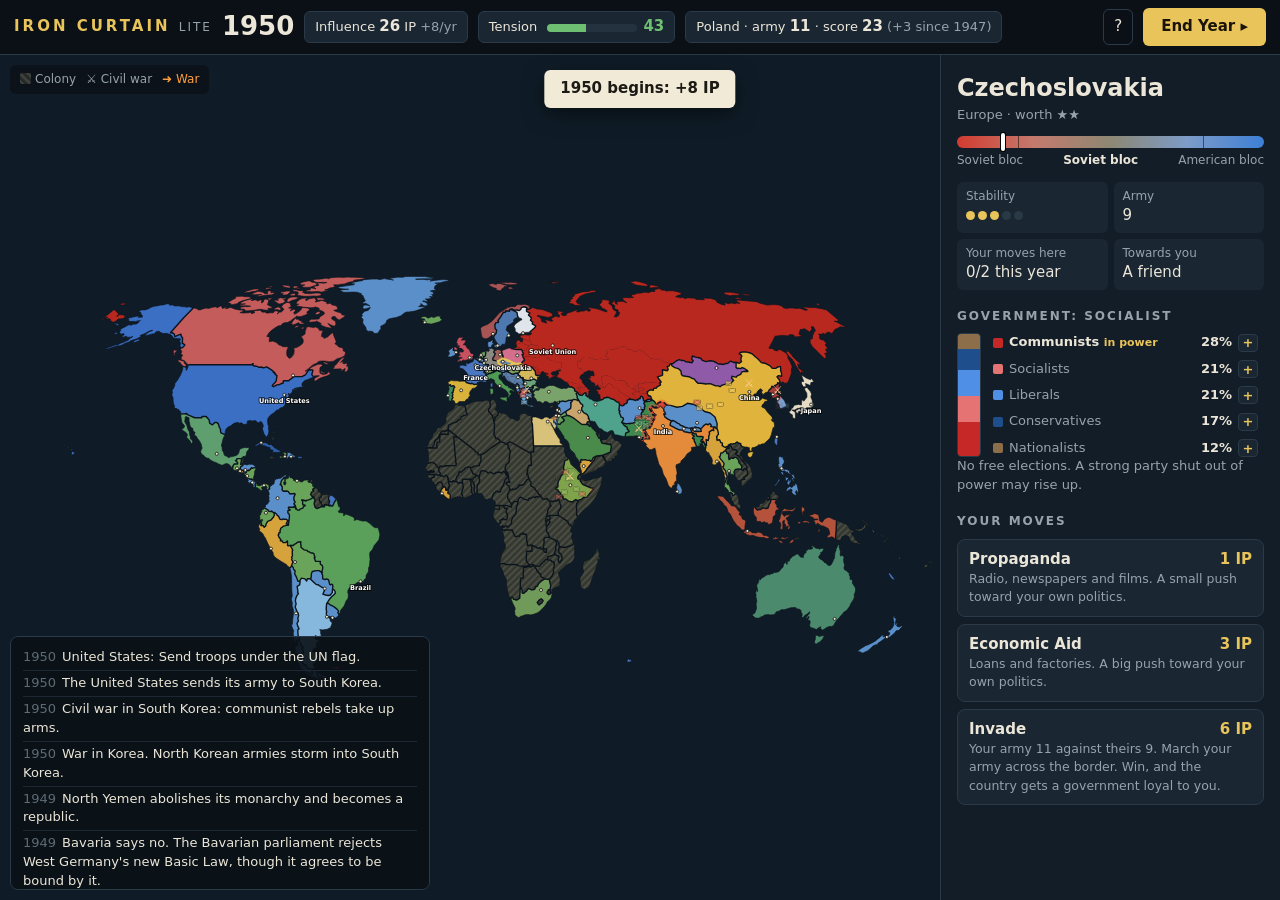
==== tools/clicktest.html @ 82baaff8 "Your nation resists outside pressure; click test of the real screen - Superpower propaganda and aid " ====
<!doctype html>
<!-- tools/clicktest.html: the real game screen (a copy of index.html) plus clicktest.js, which plays it and prints a report -->
<html lang="en">
<head>
<meta charset="utf-8">
<meta name="viewport" content="width=device-width, initial-scale=1">
<title>Iron Curtain Lite</title>
<link rel="stylesheet" href="../style.css">
</head>
<body>
<header>
  <div class="brand">IRON CURTAIN <span>LITE</span></div>
  <div class="year" id="year">1947</div>
  <div class="chip" id="ip" title="Influence Points: spend them on countries. You get more each year."></div>
  <div class="chip" id="tension" title="World tension. If it reaches 100, nuclear war ends the game for everyone."></div>
  <div class="chip score" id="score" title="Score: the value of every country in your bloc, plus bonuses from events."></div>
  <div class="grow"></div>
  <button id="detente" class="ghost" title="A summit with your rival: tension −15. Once a year.">☮ Détente</button>
  <button id="finish" class="ghost" title="End the game and see how you did" hidden>End game</button>
  <button id="help" class="ghost" title="How to play">?</button>
  <button id="end" class="primary" title="End the year (Enter)">End Year ▸</button>
</header>
<main>
  <section id="mapbox">
    <svg id="map" viewBox="0 0 1000 520" preserveAspectRatio="xMidYMid meet"></svg>
    <div id="tip" hidden></div>
    <div id="legend">
      <span><i class="hatch"></i>Colony</span>
      <span>⚔ Civil war</span>
      <span style="color:#ffa040">➜ War</span>
    </div>
    <ol id="news"></ol>
  </section>
  <aside id="panel"></aside>
</main>
<div id="modal" hidden><div class="card" id="card"></div></div>
<div id="toast" hidden></div>

<script>window.ERRS = []; window.onerror = (m, u, l) => { ERRS.push(m + " @" + l); }; window.NO_WAIT = true;</script>
<script src="../lib/d3.min.js"></script>
<script src="../lib/topojson-client.min.js"></script>
<script src="../lib/world.js"></script>
<script src="../data.js"></script>
<script src="../neighbours.js"></script>
<script src="../game.js"></script>
<script src="../ui.js"></script>
<script src="clicktest.js"></script>
</body>
</html>
---- style.css ----
:root {
  --bg: #0b1219; --sea: #0f1c27; --panel: #131d27; --panel2: #1a2632; --line: #2a3a49;
  --ink: #ebe6d8; --dim: #97a3ab; --gold: #e8c45a;
  --us: #3d7fd6; --us-lean: #7d9cc8; --neutral: #8d8873; --su-lean: #c47a6d; --su: #d23b30;
  --good: #6fbf73; --bad: #e0675b;
}
* { box-sizing: border-box; }
html, body { margin: 0; height: 100%; background: var(--bg); color: var(--ink); font: 15px/1.45 system-ui, -apple-system, 'Segoe UI', sans-serif; }
body { display: flex; flex-direction: column; overflow: hidden; }
button { font: inherit; color: inherit; cursor: pointer; }

header { display: flex; align-items: center; gap: 10px; padding: 8px 14px; background: #0a1016; border-bottom: 1px solid var(--line); flex-wrap: wrap; }
.brand { font-weight: 800; letter-spacing: 3px; color: var(--gold); }
.brand span { font-weight: 400; color: var(--dim); font-size: 12px; letter-spacing: 2px; }
.year { font-size: 26px; font-weight: 700; min-width: 64px; text-align: center; }
.chip { background: var(--panel2); border: 1px solid var(--line); border-radius: 6px; padding: 4px 10px; font-size: 13px; white-space: nowrap; }
.chip b { font-size: 15px; }
.bar { display: inline-block; width: 90px; height: 8px; border-radius: 4px; background: #24323f; vertical-align: middle; margin: 0 6px; overflow: hidden; }
.bar i { display: block; height: 100%; }
.score .vs { display: inline-flex; width: 110px; height: 8px; border-radius: 4px; overflow: hidden; vertical-align: middle; margin: 0 6px; }
.grow { flex: 1; }
.primary { background: var(--gold); color: #1a1406; border: 0; border-radius: 6px; padding: 8px 18px; font-weight: 700; }
.primary:disabled { opacity: .4; cursor: default; }
.ghost { background: transparent; border: 1px solid var(--line); border-radius: 6px; padding: 6px 10px; }
.ghost:hover:not(:disabled) { border-color: var(--dim); }
.ghost:disabled { opacity: .4; cursor: default; }

main { flex: 1; display: flex; min-height: 0; }
#mapbox { flex: 1; position: relative; background: var(--sea); min-width: 0; }
#map { width: 100%; height: 100%; display: block; cursor: grab; }
.land { stroke: none; transition: fill .6s; }
.land.click { cursor: pointer; }
.border { fill: none; stroke: #0b141c; stroke-width: 1.4; stroke-linejoin: round; vector-effect: non-scaling-stroke; pointer-events: none; }
.coast { fill: none; stroke: #0b141c; stroke-width: .6; vector-effect: non-scaling-stroke; pointer-events: none; }
.selected { fill: none; stroke: var(--gold); stroke-width: 2.2; vector-effect: non-scaling-stroke; pointer-events: none; }
.hover { fill: none; stroke: #fff; stroke-width: 1.2; vector-effect: non-scaling-stroke; pointer-events: none; }
.capital { fill: #f3ead2; stroke: #111; stroke-width: .8; vector-effect: non-scaling-stroke; pointer-events: none; }
.town { fill: #d9cfb6; stroke: #111; stroke-width: .6; vector-effect: non-scaling-stroke; pointer-events: none; }
.city { font: 500 5.5px system-ui, sans-serif; fill: #e9e2cf; paint-order: stroke; stroke: rgba(0,0,0,.75); pointer-events: none; }
.city.cap { font-weight: 700; fill: #fff; }
.war { font-size: 12px; text-anchor: middle; dominant-baseline: central; fill: #ffcf8a; pointer-events: none; }
.label { font: 600 7px system-ui, sans-serif; fill: #fff; text-anchor: middle; paint-order: stroke; stroke: rgba(0,0,0,.7); pointer-events: none; }

#tip { position: absolute; pointer-events: none; background: rgba(10,16,22,.95); border: 1px solid var(--line); border-radius: 6px; padding: 6px 9px; font-size: 13px; }
#legend { position: absolute; top: 10px; left: 10px; display: flex; flex-wrap: wrap; gap: 10px; background: rgba(10,16,22,.8); padding: 6px 10px; border-radius: 6px; font-size: 12px; color: var(--dim); max-width: calc(100% - 20px); }
#legend i { display: inline-block; width: 11px; height: 11px; border-radius: 2px; margin-right: 4px; vertical-align: -1px; }
.hatch { background: repeating-linear-gradient(45deg, #3c3f3a 0 3px, #26292a 3px 6px); }
#news { position: absolute; left: 10px; bottom: 10px; width: min(420px, 60%); max-height: 30%; overflow-y: auto; margin: 0; padding: 8px 12px; list-style: none; background: rgba(10,16,22,.9); border: 1px solid var(--line); border-radius: 8px; font-size: 13px; }
#news li { padding: 3px 0; color: var(--dim); border-bottom: 1px solid #1c2834; }
#news li.now { color: var(--ink); }
#news li span { color: #5d6b75; margin-right: 6px; }

#panel { width: 340px; background: var(--panel); border-left: 1px solid var(--line); padding: 16px; overflow-y: auto; }
#panel h2 { margin: 0; font-size: 24px; }
#panel h3 { margin: 18px 0 8px; font-size: 12px; letter-spacing: 2px; text-transform: uppercase; color: var(--dim); }
.sub { color: var(--dim); font-size: 13px; }
.align { position: relative; height: 12px; border-radius: 6px; margin: 12px 0 4px; background: linear-gradient(90deg, var(--su), var(--su-lean) 25%, var(--neutral) 50%, var(--us-lean) 75%, var(--us)); }
.align i { position: absolute; top: -3px; width: 4px; height: 18px; background: #fff; border-radius: 2px; box-shadow: 0 0 0 1px #000; transform: translateX(-2px); }
.align b { position: absolute; top: 0; bottom: 0; width: 1px; background: rgba(0,0,0,.5); }
.ends { display: flex; justify-content: space-between; font-size: 12px; color: var(--dim); }
.facts { display: grid; grid-template-columns: 1fr 1fr; gap: 6px; margin-top: 12px; }
.fact { background: var(--panel2); border-radius: 6px; padding: 6px 9px; }
.fact small { display: block; color: var(--dim); font-size: 12px; }
.pips i { display: inline-block; width: 9px; height: 9px; border-radius: 50%; background: #2a3946; margin-right: 3px; }
.pips i.on { background: var(--gold); }
.act { display: grid; grid-template-columns: 1fr auto; width: 100%; text-align: left; background: var(--panel2); border: 1px solid var(--line); border-radius: 8px; padding: 9px 11px; margin-bottom: 7px; }
.act:hover:not(:disabled) { border-color: var(--gold); }
.act:disabled { opacity: .45; cursor: default; }
.act b { font-size: 15px; } .act em { font-style: normal; color: var(--gold); font-weight: 700; }
.act small { grid-column: 1 / -1; color: var(--dim); font-size: 12.5px; }
.warbox { margin-top: 12px; padding: 9px 11px; border-radius: 8px; border: 1px solid #5a3a22; background: #21180f; }
.warbar { display: flex; height: 10px; border-radius: 5px; overflow: hidden; margin: 6px 0 3px; }
.wsides { display: flex; justify-content: space-between; gap: 10px; margin-top: 8px; font-size: 12px; }
.wsides span { display: flex; flex-direction: column; min-width: 0; }
.wsides span:last-child { text-align: right; }
.wsides small { color: var(--dim); font-size: 11px; }
.wstate { text-align: center; font-size: 12px; color: var(--gold); }
.empty { color: var(--dim); }
.empty li { margin-bottom: 8px; }

#modal { position: fixed; inset: 0; background: rgba(3,6,10,.75); display: flex; align-items: center; justify-content: center; padding: 16px; z-index: 10; }
#modal[hidden] { display: none; }
.card { background: #f1ead6; color: #1c1a15; width: min(560px, 100%); max-height: 92vh; overflow-y: auto; border-radius: 6px; padding: 26px 28px; box-shadow: 0 20px 60px rgba(0,0,0,.6); }
.card .kicker { font-size: 12px; letter-spacing: 2px; text-transform: uppercase; color: #8b2a20; font-weight: 700; }
.card h1 { margin: 6px 0 10px; font-size: 30px; line-height: 1.1; }
.card p { line-height: 1.55; }
.card .choice { display: block; width: 100%; text-align: left; margin-top: 8px; background: #fffaf0; border: 1px solid #b9ae92; border-radius: 6px; padding: 11px 13px; }
.card .choice:hover { border-color: #1c1a15; background: #fff; }
.card .choice b { display: block; font-size: 16px; }
.card .choice span { font-size: 13px; color: #5c5544; }
.card .sides { display: flex; gap: 10px; flex-wrap: wrap; }
.card .sides .choice { flex: 1; min-width: 200px; }
.card ul { padding-left: 20px; } .card li { margin-bottom: 6px; }
.card .go { width: 100%; margin-top: 14px; background: #1c1a15; color: #f1ead6; border: 0; border-radius: 6px; padding: 12px; font-weight: 700; letter-spacing: 1px; }

#toast { position: fixed; top: 70px; left: 50%; transform: translateX(-50%); background: #f1ead6; color: #1c1a15; padding: 8px 16px; border-radius: 6px; font-weight: 600; box-shadow: 0 6px 20px rgba(0,0,0,.5); z-index: 20; }

@media (max-width: 820px) {
  main { flex-direction: column; }
  #panel { width: 100%; height: 45%; border-left: 0; border-top: 1px solid var(--line); }
  #news { display: none; }
}

.warline { fill: none; stroke: #ffa040; stroke-width: 1.6; opacity: .6; stroke-dasharray: 6 4; vector-effect: non-scaling-stroke; pointer-events: none; animation: march 2.5s linear infinite; }
@keyframes march { to { stroke-dashoffset: -10; } }
.zone, .zonegone { pointer-events: none; }
.zonefill { opacity: 1; }
.zonehatch { fill: url(#occupied); opacity: .22; }
.zonecover { fill: none; stroke-width: 3; vector-effect: non-scaling-stroke; pointer-events: none; }
.zoneline { fill: none; stroke: #0b141c; stroke-width: 1.7; vector-effect: non-scaling-stroke; stroke-linejoin: round; }
.zoneglow { fill: none; stroke-width: 4.5; opacity: .45; vector-effect: non-scaling-stroke; stroke-linejoin: round; }
.zone.cut .zoneglow { display: none; }
.zone.civil .zoneline { stroke-dasharray: 5 2.5; }
.thrust { stroke: #0b141c; stroke-width: .9; vector-effect: non-scaling-stroke; stroke-linejoin: round; opacity: .92; }
.capital.fallen { stroke: #fff; stroke-width: 1.2; }
.selected.mine { stroke: #f5e3a3; stroke-width: 1.6; }
.you { font-size: 13px; font-weight: 400; color: var(--gold); }
.pacts { display: flex; flex-wrap: wrap; gap: 5px; margin-top: 10px; }
.pacts span { font-size: 12px; padding: 2px 8px; border-radius: 10px; border: 1px solid; }
.card .nations { max-height: 220px; overflow-y: auto; border: 1px solid #c9bea2; border-radius: 6px; padding: 4px 10px; background: #f8f2e2; }
.card .nations h4 { margin: 8px 0 4px; font-size: 11px; letter-spacing: 1px; text-transform: uppercase; color: #8b2a20; }
.card .nat { background: #fffaf0; border: 1px solid #c9bea2; border-left: 4px solid var(--c); border-radius: 4px; padding: 3px 8px; margin: 0 4px 4px 0; font-size: 13px; color: #1c1a15; }
.card .nat:hover { border-color: #1c1a15; border-left-color: var(--c); }
.parties { display: flex; gap: 12px; }
.pbar { width: 24px; height: 124px; display: flex; flex-direction: column; border-radius: 4px; overflow: hidden; border: 1px solid var(--line); flex: none; }
.pbar i { display: block; width: 100%; }
.plist { flex: 1; display: flex; flex-direction: column; justify-content: space-between; font-size: 13px; }
.plist div { display: grid; grid-template-columns: 10px 1fr auto auto auto; gap: 6px; align-items: center; color: var(--dim); }
.plist div i { width: 10px; height: 10px; border-radius: 2px; }
.plist div b { color: var(--ink); }
.plist div em { font-style: normal; font-size: 11px; color: var(--gold); }
.plist div.rul span { color: var(--ink); font-weight: 600; }
.pbtn { width: 20px; height: 18px; padding: 0; border: 1px solid var(--line); border-radius: 4px; background: var(--panel2); color: var(--gold); font-weight: 700; line-height: 1; }
.pbtn:disabled { opacity: .3; cursor: default; }
.unit { pointer-events: none; }
.unit rect { stroke: #111; stroke-width: .5; }
.unit path { stroke: rgba(255,255,255,.9); stroke-width: .45; fill: none; }
.terms { display: flex; flex-direction: column; gap: 4px; margin: 8px 0; font-size: 13px; }
.terms label { display: flex; align-items: center; gap: 6px; cursor: pointer; }
.terms label em { margin-left: auto; font-style: normal; color: var(--gold); }
.terms label.off { opacity: .4; cursor: default; }
.card .choice.on { border-color: #8b2a20; background: #f3e1c8; box-shadow: inset 4px 0 0 #8b2a20; }
.card .choice:disabled { opacity: .45; cursor: default; }
.zone.cut .zonehatch { display: none; }
.zone.cut .zoneline { stroke-dasharray: none; stroke-width: 1.4; }
.terr { border: 1px solid var(--line); border-radius: 8px; padding: 10px 12px; margin: 8px 0; background: var(--panel2); }
.terr .thead { display: flex; justify-content: space-between; align-items: baseline; margin-bottom: 6px; }
.terr .meter { display: grid; grid-template-columns: 78px 1fr 28px; gap: 8px; align-items: center; font-size: 12px; margin: 3px 0; color: var(--dim); }
.terr .meter .bar { height: 6px; background: #0b141c; border-radius: 3px; overflow: hidden; display: block; }
.terr .meter .bar i { display: block; height: 100%; }
.terr .meter b { text-align: right; }
.policies { display: grid; grid-template-columns: repeat(4, 1fr); gap: 4px; margin: 8px 0 4px; }
.pol { font-size: 11px; padding: 5px 2px; border: 1px solid var(--line); border-radius: 5px; background: transparent; color: var(--dim); }
.pol.on { border-color: var(--gold); color: var(--gold); background: rgba(240,200,90,.08); }
.tacts { display: grid; grid-template-columns: repeat(3, 1fr); gap: 4px; margin-top: 8px; }
.act.small { padding: 6px 8px; margin: 0; }
.act.small b { font-size: 12px; }
.land.restless { animation: restless 2.4s ease-in-out infinite; }
@keyframes restless { 50% { filter: brightness(1.35) saturate(1.3); } }
.tacts .act.small { display: flex; flex-direction: column; align-items: flex-start; gap: 2px; position: relative; }
.tacts .act.small b { white-space: nowrap; }
.tacts .act.small em { position: static; font-size: 11px; }
.zone.cut .zonefill { pointer-events: fill; cursor: pointer; }
.selected.region { stroke-dasharray: 5 3; }
#tip .dim { color: #8a8f94; font-size: 11px; }
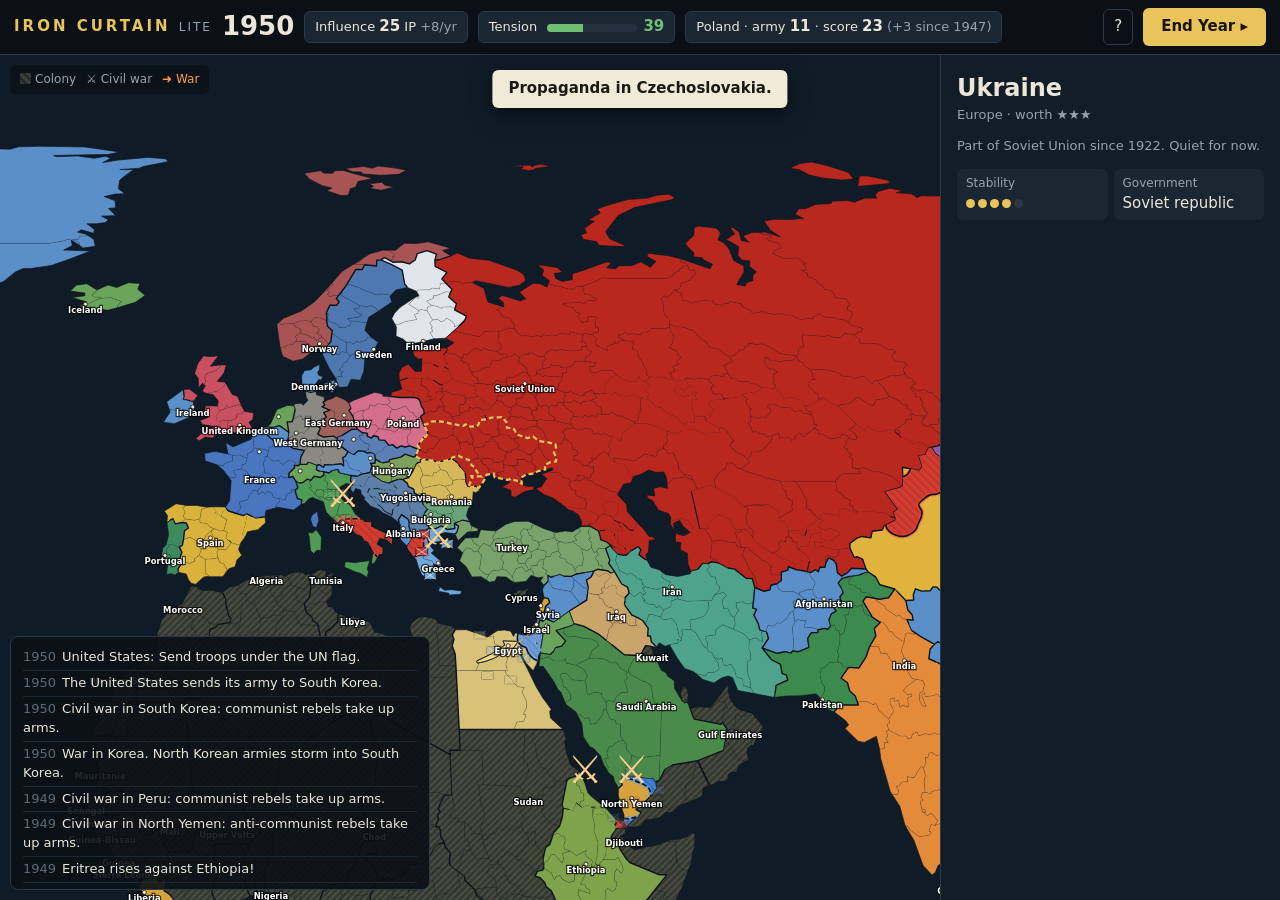
==== commit 2296e45e: "Provinces: the map is split into ~900 real provinces - map drawn from provinces (lib/provinces.js, p" ====
--- a/tools/clicktest.html
+++ b/tools/clicktest.html
@@ -39,8 +39,9 @@
 <script>window.ERRS = []; window.onerror = (m, u, l) => { ERRS.push(m + " @" + l); }; window.NO_WAIT = true;</script>
 <script src="../lib/d3.min.js"></script>
 <script src="../lib/topojson-client.min.js"></script>
-<script src="../lib/world.js"></script>
+<script src="../lib/provinces.js"></script>
 <script src="../data.js"></script>
+<script src="../provinces.js"></script>
 <script src="../neighbours.js"></script>
 <script src="../game.js"></script>
 <script src="../ui.js"></script>
--- a/style.css
+++ b/style.css
@@ -31,6 +31,8 @@
 .land { stroke: none; transition: fill .6s; }
 .land.click { cursor: pointer; }
 .border { fill: none; stroke: #0b141c; stroke-width: 1.4; stroke-linejoin: round; vector-effect: non-scaling-stroke; pointer-events: none; }
+.provline { fill: none; stroke: rgba(10,16,22,.38); stroke-width: .45; vector-effect: non-scaling-stroke; pointer-events: none; }
+#tip .prov { color: #e8dcb8; }
 .coast { fill: none; stroke: #0b141c; stroke-width: .6; vector-effect: non-scaling-stroke; pointer-events: none; }
 .selected { fill: none; stroke: var(--gold); stroke-width: 2.2; vector-effect: non-scaling-stroke; pointer-events: none; }
 .hover { fill: none; stroke: #fff; stroke-width: 1.2; vector-effect: non-scaling-stroke; pointer-events: none; }
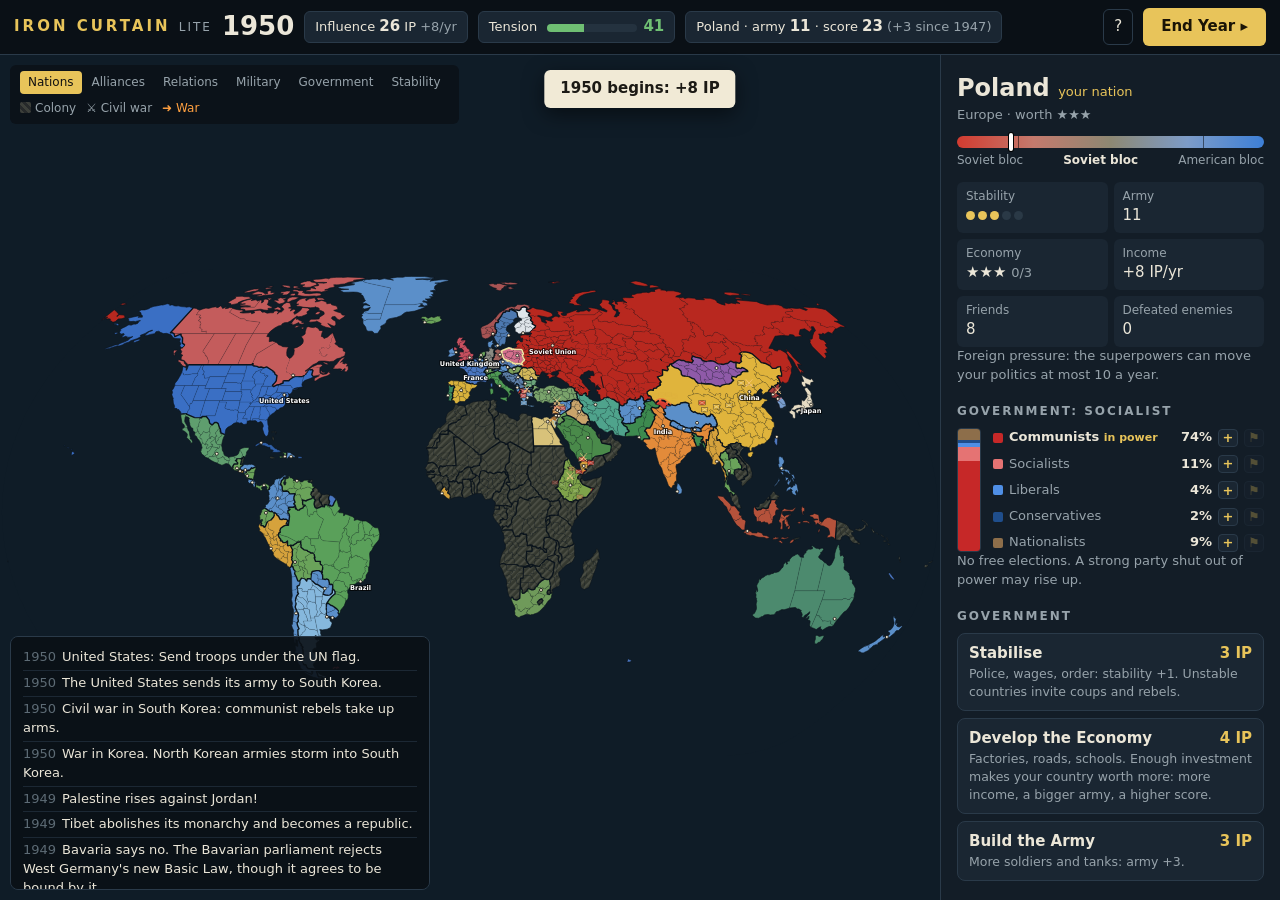
==== commit e2ea66f0: "Map modes: Nations, Alliances, Relations, Military, Government, Stability (keys 1-6, M) Co-Authored-" ====
--- a/tools/clicktest.html
+++ b/tools/clicktest.html
@@ -25,9 +25,8 @@
     <svg id="map" viewBox="0 0 1000 520" preserveAspectRatio="xMidYMid meet"></svg>
     <div id="tip" hidden></div>
     <div id="legend">
-      <span><i class="hatch"></i>Colony</span>
-      <span>⚔ Civil war</span>
-      <span style="color:#ffa040">➜ War</span>
+      <div class="modes"><button data-mode="nat" class="on" title="Every country in its own colour (1)">Nations</button><button data-mode="pact" title="Alliances (2)">Alliances</button><button data-mode="rel" title="How the world sees you (3)">Relations</button><button data-mode="mil" title="Army sizes (4)">Military</button><button data-mode="gov" title="Kinds of government (5)">Government</button><button data-mode="stab" title="Stability (6)">Stability</button></div>
+      <div class="keys"><span id="legend-dyn"></span><span><i class="hatch"></i>Colony</span><span>⚔ Civil war</span><span style="color:#ffa040">➜ War</span></div>
     </div>
     <ol id="news"></ol>
   </section>
--- a/style.css
+++ b/style.css
@@ -165,3 +165,11 @@
 .zone.cut .zonefill { pointer-events: fill; cursor: pointer; }
 .selected.region { stroke-dasharray: 5 3; }
 #tip .dim { color: #8a8f94; font-size: 11px; }
+/* map modes */
+#legend { flex-direction: column; gap: 6px; }
+#legend .modes { display: flex; flex-wrap: wrap; gap: 2px; }
+#legend .modes button { background: transparent; border: 1px solid transparent; color: var(--dim); font: inherit; font-size: 12px; padding: 2px 7px; border-radius: 4px; cursor: pointer; }
+#legend .modes button:hover { color: var(--ink); }
+#legend .modes button.on { background: #e8c45a; color: #111; }
+#legend .keys { display: flex; flex-wrap: wrap; gap: 10px; }
+#legend-dyn { display: contents; }
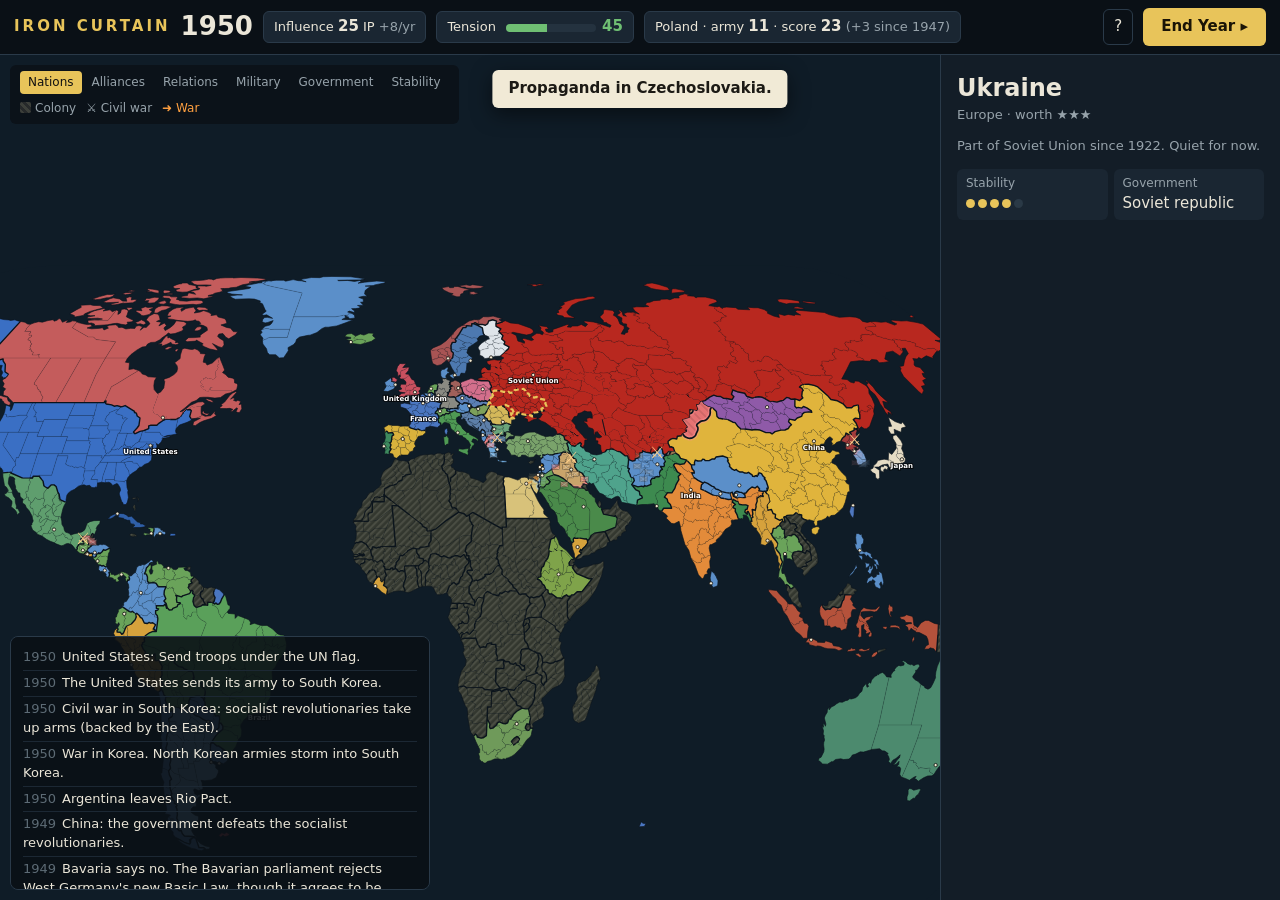
==== commit 78c4b829: "One game: Iron Curtain (no longer 'Lite'); README describes provinces, home front, map modes, causes" ====
--- a/tools/clicktest.html
+++ b/tools/clicktest.html
@@ -9,7 +9,7 @@
 </head>
 <body>
 <header>
-  <div class="brand">IRON CURTAIN <span>LITE</span></div>
+  <div class="brand">IRON CURTAIN</div>
   <div class="year" id="year">1947</div>
   <div class="chip" id="ip" title="Influence Points: spend them on countries. You get more each year."></div>
   <div class="chip" id="tension" title="World tension. If it reaches 100, nuclear war ends the game for everyone."></div>
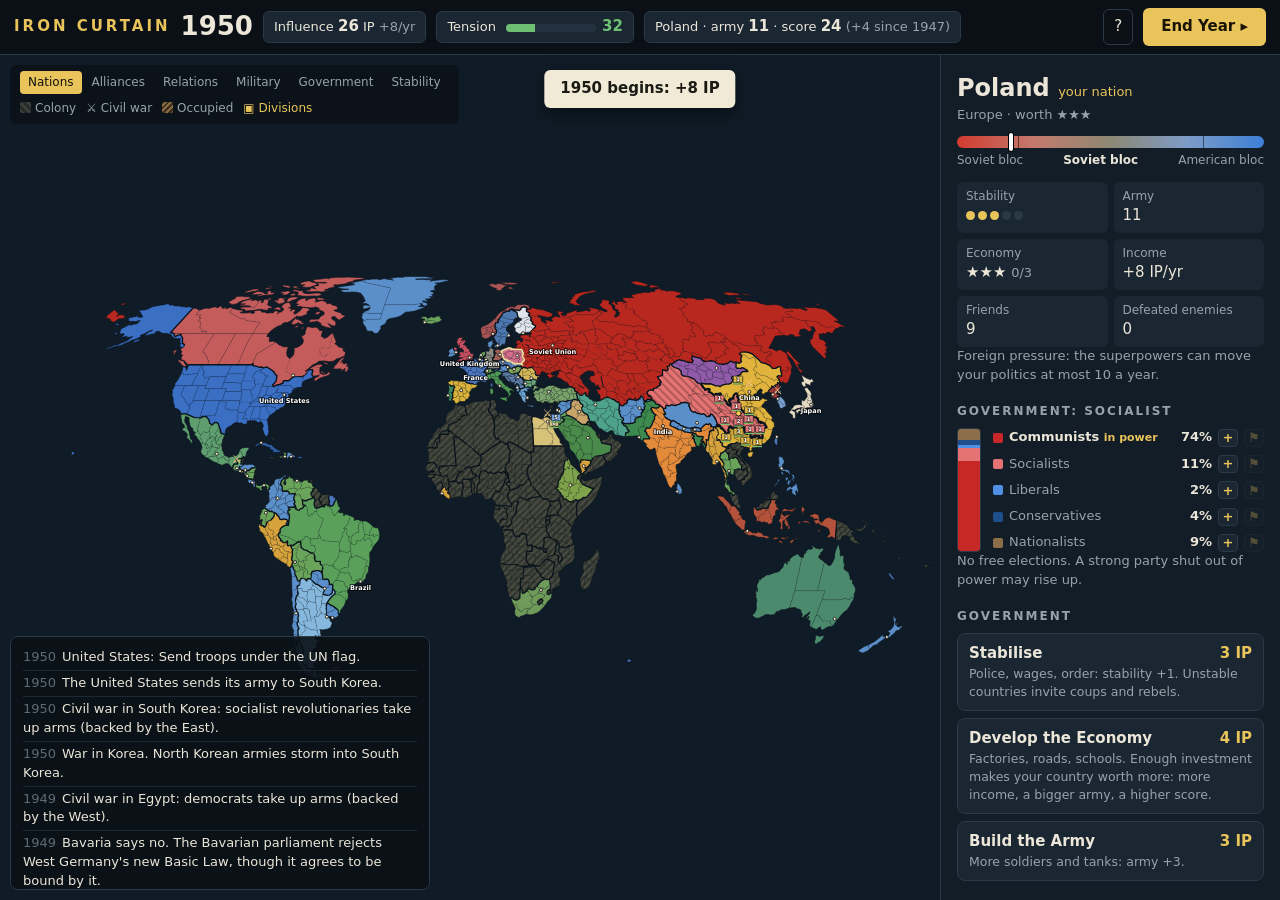
==== commit 450307b4: "Wars and civil wars fought with divisions, season by season - Armies become divisions on provinces (" ====
--- a/tools/clicktest.html
+++ b/tools/clicktest.html
@@ -26,7 +26,7 @@
     <div id="tip" hidden></div>
     <div id="legend">
       <div class="modes"><button data-mode="nat" class="on" title="Every country in its own colour (1)">Nations</button><button data-mode="pact" title="Alliances (2)">Alliances</button><button data-mode="rel" title="How the world sees you (3)">Relations</button><button data-mode="mil" title="Army sizes (4)">Military</button><button data-mode="gov" title="Kinds of government (5)">Government</button><button data-mode="stab" title="Stability (6)">Stability</button></div>
-      <div class="keys"><span id="legend-dyn"></span><span><i class="hatch"></i>Colony</span><span>⚔ Civil war</span><span style="color:#ffa040">➜ War</span></div>
+      <div class="keys"><span id="legend-dyn"></span><span><i class="hatch"></i>Colony</span><span>⚔ Civil war</span><span><i class="occ"></i>Occupied</span><span style="color:#e8c45a">▣ Divisions</span></div>
     </div>
     <ol id="news"></ol>
   </section>
--- a/style.css
+++ b/style.css
@@ -173,3 +173,36 @@
 #legend .modes button.on { background: #e8c45a; color: #111; }
 #legend .keys { display: flex; flex-wrap: wrap; gap: 10px; }
 #legend-dyn { display: contents; }
+/* peace conference */
+.kicker2 { font-size: 11px; letter-spacing: .14em; text-transform: uppercase; color: #e8c45a; margin-bottom: 2px; }
+.confw { display: flex; justify-content: space-between; padding: 6px 10px; margin: 3px 0; border-radius: 5px; background: rgba(255,255,255,.04); font-size: 13px; }
+.confw.me { outline: 1px solid rgba(232,196,90,.5); }
+.confw.turn { background: rgba(232,196,90,.16); }
+.claims div { font-size: 12.5px; margin: 3px 0; }
+.claims i { display: inline-block; width: 10px; height: 10px; border-radius: 2px; margin-right: 6px; vertical-align: -1px; }
+path.land.claimable { stroke: #ffd75a; stroke-width: 1.4; vector-effect: non-scaling-stroke; cursor: pointer; }
+path.land.claimable:hover { filter: brightness(1.25); }
+path.land.claimed { filter: saturate(1.3) brightness(1.1); stroke: #fff6c8; stroke-width: .9; stroke-dasharray: 2 1.5; vector-effect: non-scaling-stroke; }
+
+/* ---- divisions ---- */
+.occhatch { fill: url(#occupied); opacity: .5; pointer-events: none; }
+.frontline { fill: none; stroke: #0b141c; stroke-width: 2.2; vector-effect: non-scaling-stroke; stroke-linejoin: round; pointer-events: none; }
+.div { cursor: pointer; }
+.div .ubox { stroke: #0b141c; stroke-width: .7; }
+.div.mine .ubox { stroke: #e8c45a; stroke-width: 1.1; }
+.div.sel .ubox { stroke: #fff; stroke-width: 1.6; }
+.div.cut .ubox { stroke: #e0533c; stroke-dasharray: 1.5 1; }
+.div .ux { stroke: rgba(255,255,255,.35); stroke-width: .5; fill: none; }
+.div .un { fill: #fff; font-size: 5.6px; font-weight: 700; text-anchor: middle; paint-order: stroke; stroke: rgba(0,0,0,.7); stroke-width: 1.2px; pointer-events: none; }
+.div .ubar0 { fill: rgba(0,0,0,.6); }
+.plan { fill: none; stroke: #e8c45a; stroke-width: 1.3; stroke-dasharray: 3 2; vector-effect: non-scaling-stroke; opacity: .75; pointer-events: none; }
+.plan.sel { opacity: 1; stroke-width: 2; }
+.battle { fill: #ff7a3c; text-anchor: middle; pointer-events: none; paint-order: stroke; stroke: #0b141c; stroke-width: 1px; }
+.battle.won { fill: #ffd04a; }
+.warbox .row { display: flex; gap: 6px; margin-top: 6px; }
+.warbox .row .act { flex: 1; }
+.act.small { padding: 6px 8px; }
+.act.on { border-color: #e8c45a; box-shadow: inset 0 0 0 1px #e8c45a; }
+.warbox.mini { margin-bottom: 10px; }
+.unitcard { border-color: #e8c45a; }
+.keys .occ { display: inline-block; width: 10px; height: 10px; margin-right: 4px; vertical-align: -1px; background: repeating-linear-gradient(-45deg, #8a6a3c 0 2px, #3a2e20 2px 4px); }
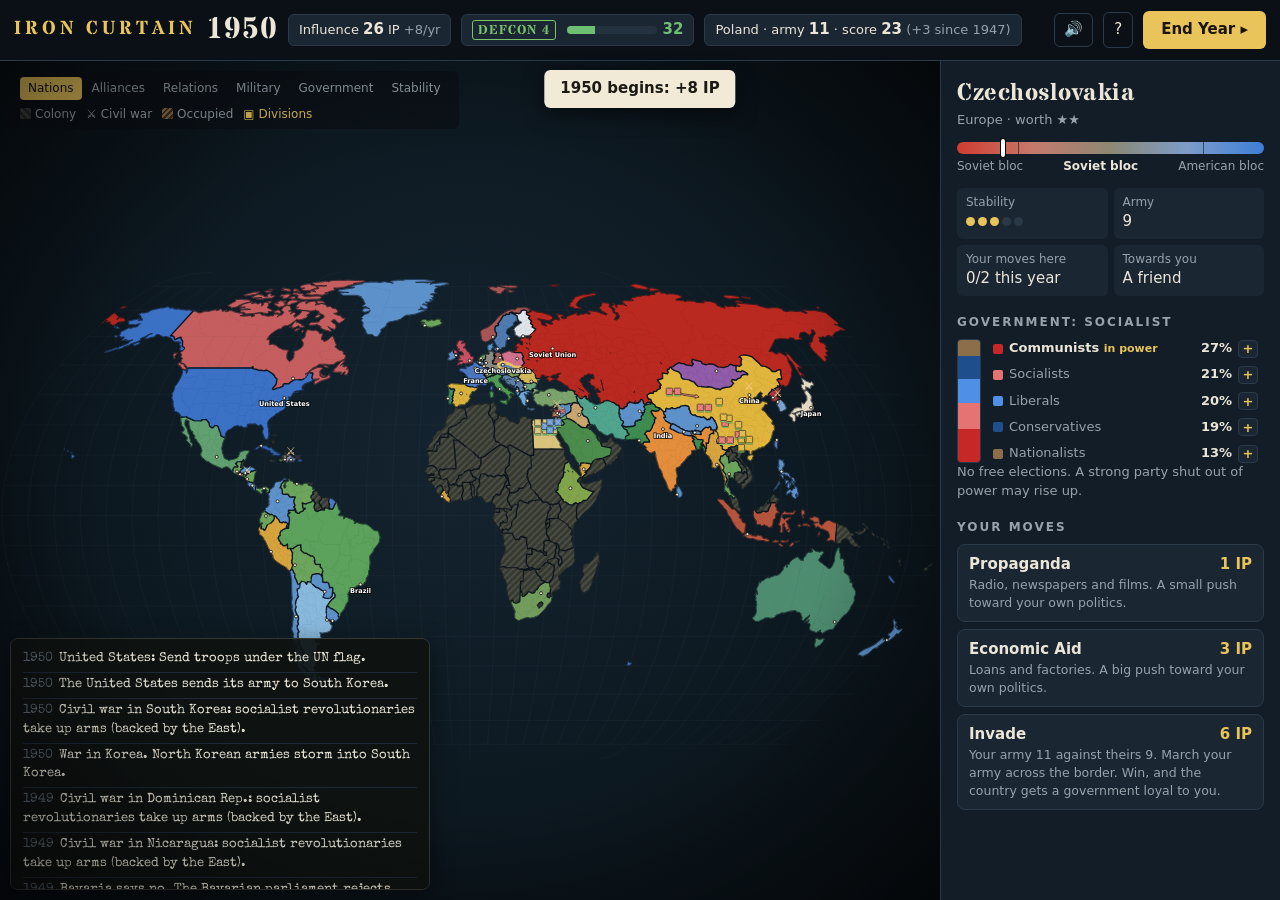
==== commit 9516bba4: "Division squares and arrow orders, atmosphere, annexing by provinces - Every division is its own squ" ====
--- a/tools/clicktest.html
+++ b/tools/clicktest.html
@@ -43,6 +43,7 @@
 <script src="../provinces.js"></script>
 <script src="../neighbours.js"></script>
 <script src="../game.js"></script>
+<script src="../sound.js"></script>
 <script src="../ui.js"></script>
 <script src="clicktest.js"></script>
 </body>
--- a/style.css
+++ b/style.css
@@ -28,7 +28,7 @@
 main { flex: 1; display: flex; min-height: 0; }
 #mapbox { flex: 1; position: relative; background: var(--sea); min-width: 0; }
 #map { width: 100%; height: 100%; display: block; cursor: grab; }
-.land { stroke: none; transition: fill .6s; }
+.land { }
 .land.click { cursor: pointer; }
 .border { fill: none; stroke: #0b141c; stroke-width: 1.4; stroke-linejoin: round; vector-effect: non-scaling-stroke; pointer-events: none; }
 .provline { fill: none; stroke: rgba(10,16,22,.38); stroke-width: .45; vector-effect: non-scaling-stroke; pointer-events: none; }
@@ -188,17 +188,15 @@
 .occhatch { fill: url(#occupied); opacity: .5; pointer-events: none; }
 .frontline { fill: none; stroke: #0b141c; stroke-width: 2.2; vector-effect: non-scaling-stroke; stroke-linejoin: round; pointer-events: none; }
 .div { cursor: pointer; }
-.div .ubox { stroke: #0b141c; stroke-width: .7; }
-.div.mine .ubox { stroke: #e8c45a; stroke-width: 1.1; }
-.div.sel .ubox { stroke: #fff; stroke-width: 1.6; }
+.div .ubox { stroke: #0b141c; stroke-width: .6; }
+.div.mine .ubox { stroke: #e8c45a; stroke-width: .9; }
+.div.sel .ubox { stroke: #fff; stroke-width: 1.4; }
 .div.cut .ubox { stroke: #e0533c; stroke-dasharray: 1.5 1; }
 .div .ux { stroke: rgba(255,255,255,.35); stroke-width: .5; fill: none; }
 .div .un { fill: #fff; font-size: 5.6px; font-weight: 700; text-anchor: middle; paint-order: stroke; stroke: rgba(0,0,0,.7); stroke-width: 1.2px; pointer-events: none; }
 .div .ubar0 { fill: rgba(0,0,0,.6); }
 .plan { fill: none; stroke: #e8c45a; stroke-width: 1.3; stroke-dasharray: 3 2; vector-effect: non-scaling-stroke; opacity: .75; pointer-events: none; }
 .plan.sel { opacity: 1; stroke-width: 2; }
-.battle { fill: #ff7a3c; text-anchor: middle; pointer-events: none; paint-order: stroke; stroke: #0b141c; stroke-width: 1px; }
-.battle.won { fill: #ffd04a; }
 .warbox .row { display: flex; gap: 6px; margin-top: 6px; }
 .warbox .row .act { flex: 1; }
 .act.small { padding: 6px 8px; }
@@ -206,3 +204,59 @@
 .warbox.mini { margin-bottom: 10px; }
 .unitcard { border-color: #e8c45a; }
 .keys .occ { display: inline-block; width: 10px; height: 10px; margin-right: 4px; vertical-align: -1px; background: repeating-linear-gradient(-45deg, #8a6a3c 0 2px, #3a2e20 2px 4px); }
+/* ---- battles ---- */
+.barrow { stroke: #0b141c; stroke-width: .7; vector-effect: non-scaling-stroke; opacity: .9; pointer-events: none; }
+.battle.repulsed .barrow { opacity: .55; }
+.bspot { cursor: help; }
+.bsmoke { fill: rgba(40,36,32,.55); filter: blur(1.2px); animation: bsmoke 3.2s ease-in-out infinite; transform-box: fill-box; transform-origin: center; }
+.bpulse { fill: none; stroke: #ffb347; stroke-width: 1.1; transform-box: fill-box; transform-origin: center; animation: bpulse 1.6s ease-out infinite; pointer-events: none; }
+.bpulse.p2 { animation-delay: .8s; stroke: #ff6a3c; }
+.bflash { fill: #fff3b0; opacity: 0; animation: bflash 1.4s linear infinite; pointer-events: none; }
+.bbadge { fill: #14181c; stroke-width: 1.8; }
+.bicon { fill: #f3ead2; font-size: 6px; text-anchor: middle; pointer-events: none; }
+.battle.won .bpulse { stroke: #ffd04a; }
+@keyframes bpulse { 0% { transform: scale(.4); opacity: .95; } 100% { transform: scale(2.4); opacity: 0; } }
+@keyframes bflash { 0%, 100% { opacity: 0; } 8% { opacity: 1; } 20% { opacity: 0; } }
+@keyframes bsmoke { 0%, 100% { transform: scale(1); opacity: .7; } 50% { transform: scale(1.25); opacity: .45; } }
+.innerline { fill: none; stroke: #f3ead2; stroke-width: 1.1; stroke-dasharray: 3 2; opacity: .85; vector-effect: non-scaling-stroke; pointer-events: none; }
+.land { stroke-width: .7; vector-effect: non-scaling-stroke; stroke-linejoin: round; }   /* own colour: closes the seams between provinces */
+.drawarrow { fill: rgba(232,196,90,.85); stroke: #0b141c; stroke-width: .8; vector-effect: non-scaling-stroke; pointer-events: none; }
+.selbox { fill: rgba(232,196,90,.12); stroke: #e8c45a; stroke-width: 1; stroke-dasharray: 4 3; pointer-events: none; }
+
+/* ---- atmosphere ---- */
+.brand, .year, .card h1, #panel h2 { font-family: 'Stardos Stencil', 'Arial Narrow', Impact, sans-serif; }
+.brand { letter-spacing: 4px; font-size: 19px; }
+.year { font-size: 30px; letter-spacing: 1px; }
+#panel h2 { letter-spacing: .5px; }
+#news { font-family: 'Special Elite', 'Courier New', monospace; font-size: 13px; background: rgba(14,18,16,.92); border-color: #33382f; box-shadow: 0 6px 24px rgba(0,0,0,.45); }
+#news li em { font-style: normal; }
+#news li.fresh { color: #f3ead2; }
+#news li em.caret::after { content: '▌'; color: var(--gold); animation: blink .6s steps(1) infinite; }
+@keyframes blink { 50% { opacity: 0; } }
+#mapbox { background: radial-gradient(ellipse at 50% 45%, #13232f 0%, #0c1820 55%, #070d12 100%); }
+.sphere { fill: transparent; }
+.grat { fill: none; stroke: rgba(140,180,200,.07); stroke-width: .6; vector-effect: non-scaling-stroke; pointer-events: none; }
+.atmo { position: absolute; inset: 0; pointer-events: none; }
+#vignette { background: radial-gradient(ellipse at 50% 50%, transparent 55%, rgba(0,0,0,.55) 100%); }
+#grain { opacity: .07; mix-blend-mode: overlay; animation: grain .9s steps(3) infinite;
+  background-image: url("data:image/svg+xml,%3Csvg xmlns='http://www.w3.org/2000/svg' width='180' height='180'%3E%3Cfilter id='n'%3E%3CfeTurbulence type='fractalNoise' baseFrequency='.9' numOctaves='2' stitchTiles='stitch'/%3E%3C/filter%3E%3Crect width='100%25' height='100%25' filter='url(%23n)'/%3E%3C/svg%3E"); }
+@keyframes grain { 0% { background-position: 0 0; } 33% { background-position: -60px 40px; } 66% { background-position: 50px -30px; } }
+#tint { transition: background 2s; }
+#mapbox[data-season="winter"] #tint { background: linear-gradient(180deg, rgba(200,225,255,.13), rgba(160,190,220,.05)); }
+#mapbox[data-season="summer"] #tint { background: rgba(255,200,120,.05); }
+#mapbox[data-season="autumn"] #tint { background: rgba(190,120,60,.06); }
+#mapbox[data-season="spring"] #tint { background: rgba(140,200,140,.03); }
+#alert { opacity: 0; transition: opacity 1.5s; box-shadow: inset 0 0 90px rgba(255,40,30,.55); }
+body.dc2 #alert { opacity: .45; }
+body.dc1 #alert { opacity: 1; animation: alertpulse 1.6s ease-in-out infinite; }
+@keyframes alertpulse { 50% { opacity: .55; } }
+.defcon { font-family: 'Stardos Stencil', Impact, sans-serif; font-weight: 700; letter-spacing: 1px; border: 1px solid; border-radius: 3px; padding: 0 5px; }
+body.dc1 .defcon { animation: blink 1s steps(1) infinite; }
+#yearcard { position: absolute; left: 50%; top: 30%; transform: translateX(-50%); pointer-events: none; text-align: center; z-index: 5; max-width: min(640px, 80%); }
+#yearcard.show { animation: yearcard 3.2s ease forwards; }
+@keyframes yearcard { 0% { opacity: 0; transform: translateX(-50%) translateY(8px); } 15% { opacity: 1; transform: translateX(-50%); } 75% { opacity: 1; } 100% { opacity: 0; } }
+.yc-year { font-family: 'Stardos Stencil', Impact, sans-serif; font-size: 72px; font-weight: 700; color: #f3ead2; letter-spacing: 6px; text-shadow: 0 0 30px rgba(0,0,0,.9), 0 2px 0 #000; }
+.yc-line { font-family: 'Special Elite', 'Courier New', monospace; font-size: 16px; color: #e8dcb8; background: rgba(10,14,12,.78); padding: 6px 14px; border-top: 1px solid #5a503a; border-bottom: 1px solid #5a503a; }
+#mute { font-size: 15px; padding: 5px 9px; }
+.confprov { fill: none; stroke: rgba(10,16,22,.35); stroke-width: .5; vector-effect: non-scaling-stroke; pointer-events: none; }
+.confprov.loser { stroke: rgba(243,234,210,.75); stroke-width: .9; }
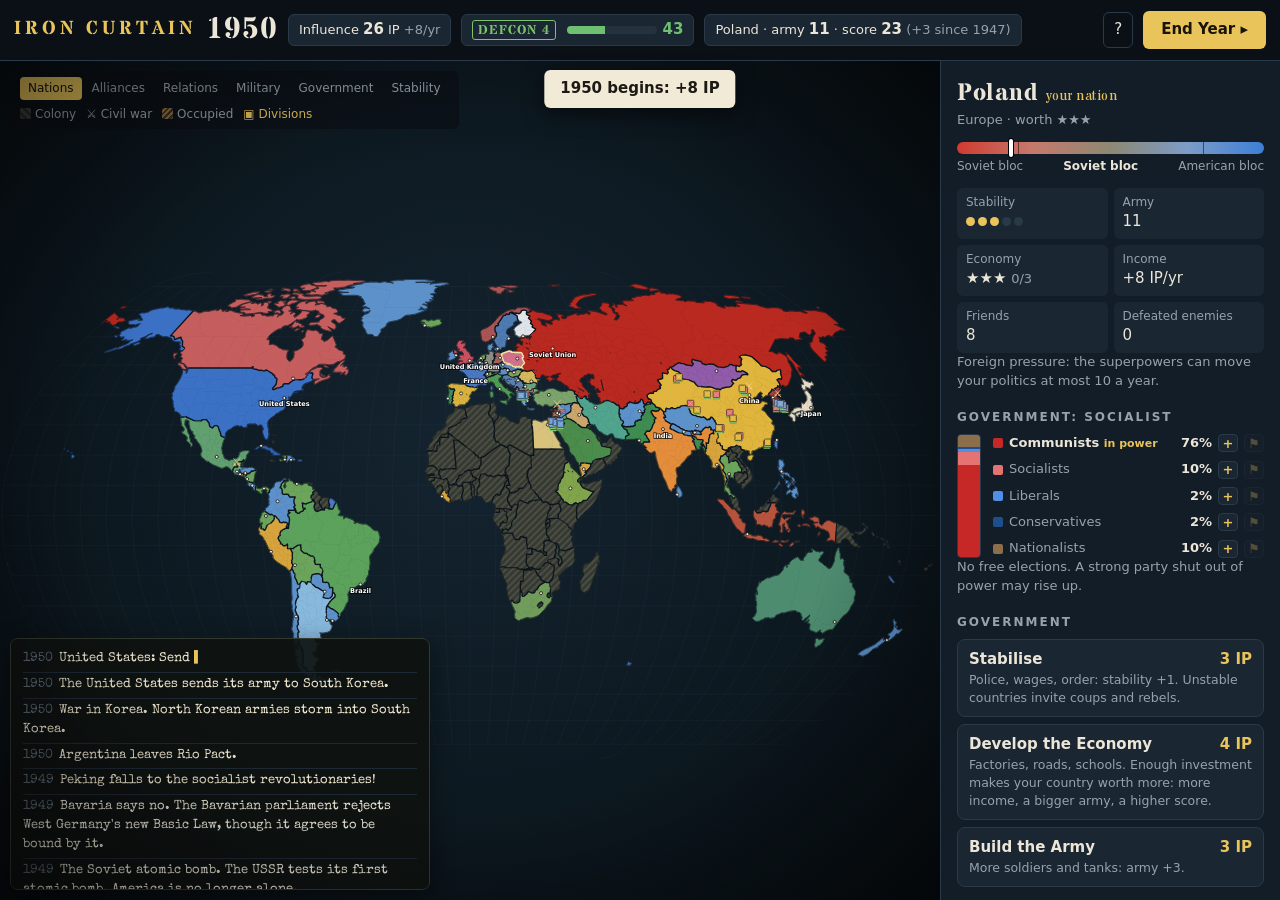
==== commit ce5b2d28: "Free-moving divisions on a grid, encirclement, drawn routes, puppet colours - provgrid.js (tools/bui" ====
--- a/tools/clicktest.html
+++ b/tools/clicktest.html
@@ -42,8 +42,8 @@
 <script src="../data.js"></script>
 <script src="../provinces.js"></script>
 <script src="../neighbours.js"></script>
+<script src="../provgrid.js"></script>
 <script src="../game.js"></script>
-<script src="../sound.js"></script>
 <script src="../ui.js"></script>
 <script src="clicktest.js"></script>
 </body>
--- a/style.css
+++ b/style.css
@@ -213,7 +213,7 @@
 .bpulse.p2 { animation-delay: .8s; stroke: #ff6a3c; }
 .bflash { fill: #fff3b0; opacity: 0; animation: bflash 1.4s linear infinite; pointer-events: none; }
 .bbadge { fill: #14181c; stroke-width: 1.8; }
-.bicon { fill: #f3ead2; font-size: 6px; text-anchor: middle; pointer-events: none; }
+.bicon { fill: #f3ead2; font-size: 4.8px; text-anchor: middle; pointer-events: none; }
 .battle.won .bpulse { stroke: #ffd04a; }
 @keyframes bpulse { 0% { transform: scale(.4); opacity: .95; } 100% { transform: scale(2.4); opacity: 0; } }
 @keyframes bflash { 0%, 100% { opacity: 0; } 8% { opacity: 1; } 20% { opacity: 0; } }
@@ -260,3 +260,9 @@
 #mute { font-size: 15px; padding: 5px 9px; }
 .confprov { fill: none; stroke: rgba(10,16,22,.35); stroke-width: .5; vector-effect: non-scaling-stroke; pointer-events: none; }
 .confprov.loser { stroke: rgba(243,234,210,.75); stroke-width: .9; }
+/* a readable front: dark edge, the occupier's colour inside it, stronger hatching */
+.wzone .zonehatch { opacity: .38; }
+.wzone .zoneline { stroke: #070b0e; stroke-width: 3.4; stroke-linejoin: round; }
+.wzone .zoneedge { fill: none; stroke-width: 1.3; stroke-linejoin: round; vector-effect: non-scaling-stroke; pointer-events: none; }
+.bflash { r: .8; }
+.drawroute { fill: none; stroke: rgba(232,196,90,.9); stroke-width: 3; stroke-linecap: round; stroke-linejoin: round; vector-effect: non-scaling-stroke; pointer-events: none; filter: drop-shadow(0 0 1px #0b141c); }
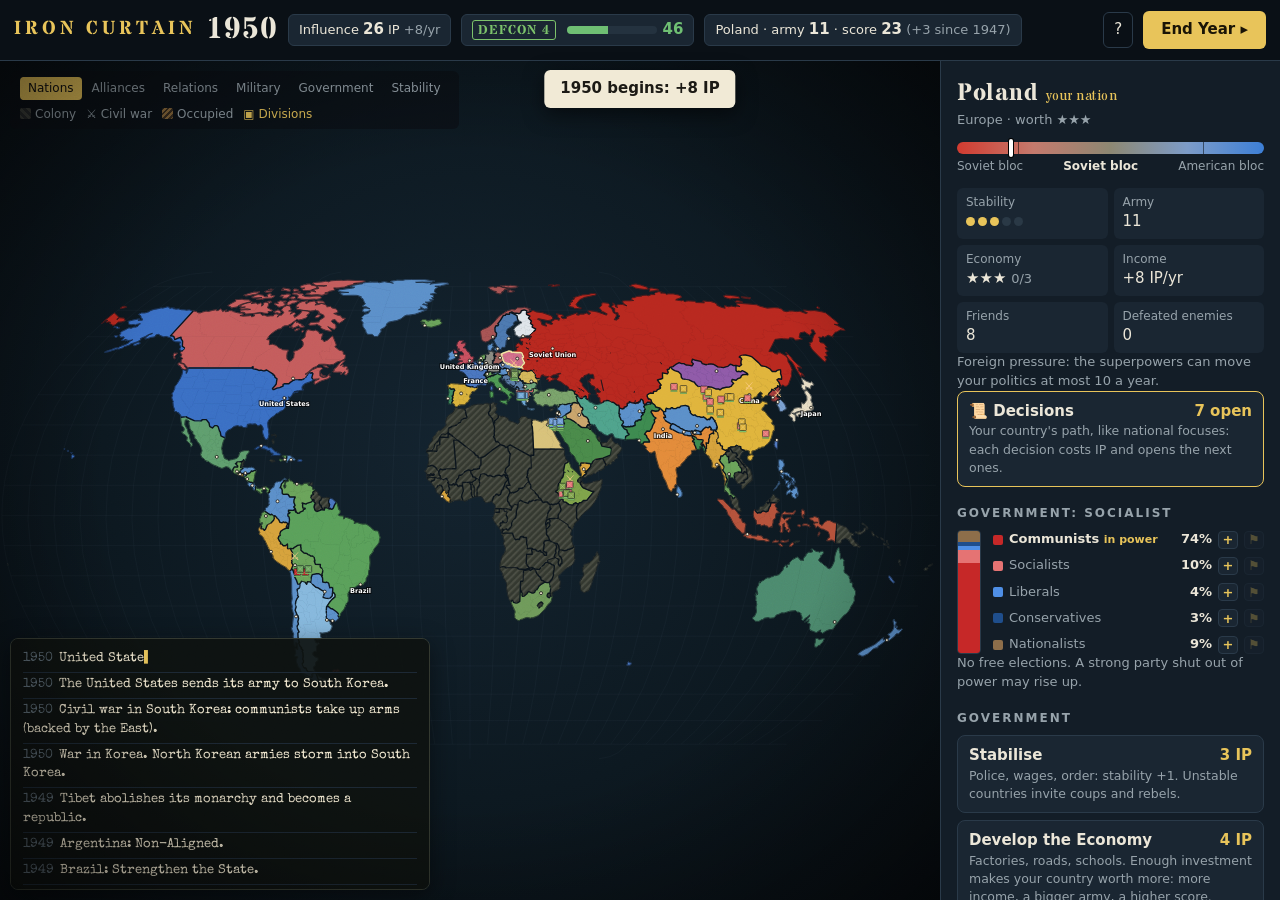
==== commit eb40f6c2: "Decision trees, countries that go their own way - trees.js: a small decision tree for every nation (" ====
--- a/tools/clicktest.html
+++ b/tools/clicktest.html
@@ -43,6 +43,7 @@
 <script src="../provinces.js"></script>
 <script src="../neighbours.js"></script>
 <script src="../provgrid.js"></script>
+<script src="../trees.js"></script>
 <script src="../game.js"></script>
 <script src="../ui.js"></script>
 <script src="clicktest.js"></script>
--- a/style.css
+++ b/style.css
@@ -266,3 +266,25 @@
 .wzone .zoneedge { fill: none; stroke-width: 1.3; stroke-linejoin: round; vector-effect: non-scaling-stroke; pointer-events: none; }
 .bflash { r: .8; }
 .drawroute { fill: none; stroke: rgba(232,196,90,.9); stroke-width: 3; stroke-linecap: round; stroke-linejoin: round; vector-effect: non-scaling-stroke; pointer-events: none; filter: drop-shadow(0 0 1px #0b141c); }
+
+.pathline { color: #c9b47a; margin: 4px 0; }
+/* ---- decision trees ---- */
+.card.wide { width: min(1540px, 96vw); }
+.treewrap { overflow-x: auto; margin: 14px 0 18px; }
+.tree { position: relative; margin: 0 auto; }
+.tlines { position: absolute; left: 0; top: 0; pointer-events: none; overflow: visible; }
+.tline { fill: none; stroke: #b8ac8a; stroke-width: 2; }
+.tline.on { stroke: #8b6a1c; stroke-width: 2.5; }
+.tline.any { stroke-dasharray: 5 4; }
+.thead { position: absolute; top: 0; font: 700 11px/1 system-ui, sans-serif; letter-spacing: .14em; text-transform: uppercase; color: #8b2a20; border-bottom: 1px solid #c9bd9a; padding-bottom: 5px; }
+.tnode { position: absolute; display: flex; flex-direction: column; align-items: flex-start; gap: 2px; text-align: left; padding: 7px 9px; border-radius: 6px; border: 1px solid #c9bd9a; background: #e6dcc0; color: #3a352a; font-size: 12px; overflow: hidden; }
+.tnode b { font-size: 12.5px; line-height: 1.15; }
+.tnode em { font-style: normal; font-size: 10.5px; font-weight: 700; color: #8b6a1c; }
+.tnode small { font-size: 10.5px; line-height: 1.25; color: #6a6250; overflow: hidden; display: -webkit-box; -webkit-line-clamp: 3; -webkit-box-orient: vertical; }
+.tnode.ok { background: #f8e9b0; border: 2px solid #c99a1c; color: #1c1a15; cursor: pointer; box-shadow: 0 2px 8px rgba(140,100,20,.25); }
+.tnode.ok:hover { background: #ffe58a; }
+.tnode.done { background: #3d4a3a; border-color: #2a3328; color: #e6eedd; }
+.tnode.done em { color: #a9d38f; } .tnode.done small { color: #b9c6b0; }
+.tnode.locked { opacity: .6; }
+.tnode.closed { opacity: .32; text-decoration: line-through; }
+.treebtn { border-color: #e8c45a !important; }
